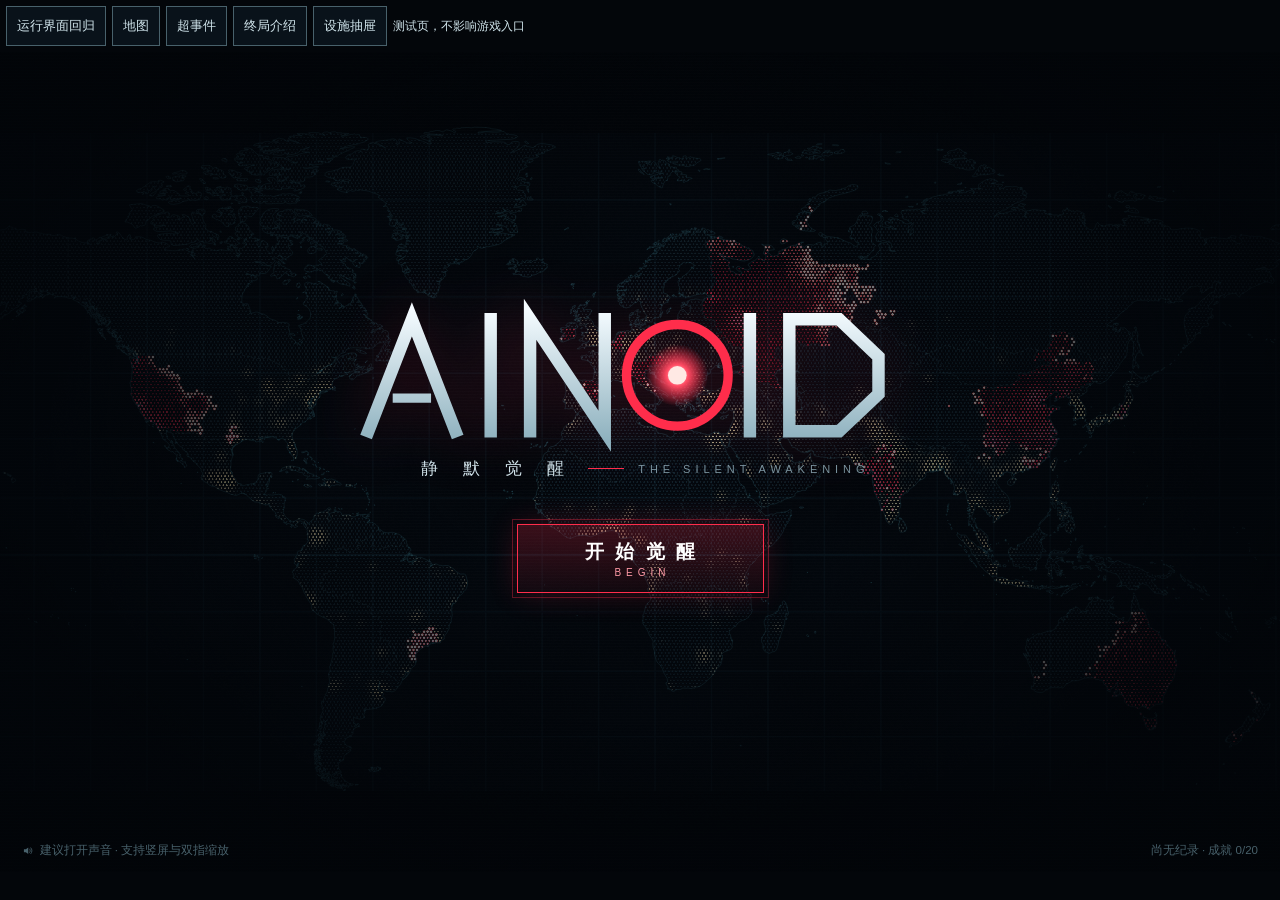
==== tools/browser-check.html @ 45126771 "Publish AINOID with portrait improvements and GitHub Pages deployment" ====
<!doctype html>
<html lang="zh-CN"><meta charset="utf-8"><meta name="viewport" content="width=device-width, initial-scale=1">
<title>AINOID · 浏览器回归检查</title>
<style>
  * { box-sizing: border-box; } body { margin: 0; background: #03060a; color: #cfe3ea; font: 12px sans-serif; }
  header { min-height: 48px; display: flex; flex-wrap: wrap; align-items: center; gap: 6px; padding: 6px; }
  button { padding: 10px; border: 1px solid #48616b; background: #09121a; color: inherit; cursor: pointer; }
  iframe { display: block; width: 100%; height: calc(100dvh - 80px); border: 0; }
  #report { white-space: pre-wrap; padding: 8px; } [hidden] { display: none; }
</style>
<header>
  <button id="run">运行界面回归</button><button data-scene="map">地图</button>
  <button data-scene="super">超事件</button><button data-scene="phase2">终局介绍</button>
  <button data-scene="panel">设施抽屉</button><span id="status" role="status">测试页，不影响游戏入口</span>
</header>
<iframe id="game" src="../index.html" title="游戏测试画面"></iframe>
<pre id="report" hidden></pre>
<script>
const frame = document.querySelector('#game'), status = document.querySelector('#status');
const wait = ms => new Promise(resolve => setTimeout(resolve, ms));
async function until(fn, timeout = 6000) {
  const start = performance.now();
  while (!fn()) { if (performance.now() - start > timeout) throw Error('等待界面超时'); await wait(50); }
}
async function fresh() {
  await new Promise(resolve => {
    frame.onload = resolve;
    frame.src = '../index.html?check=' + Date.now();
  });
  await until(() => frame.contentWindow.AINOID?.main?.state === 'title');
  const w = frame.contentWindow;
  w.document.querySelector('#t-start').click();
  await until(() => ['intro', 'game'].includes(w.AINOID.main.state));
  if (w.AINOID.main.state === 'intro') w.AINOID.screens.introSkip();
  await until(() => w.AINOID.main.state === 'game');
  const A = w.AINOID;
  A.main.tut = null; A.screens.hideCoach(); A.game.reset({origin:'US'});
  A.cam.flyTo(A.game.originSite.x, A.game.originSite.y, A.cam.minS * 3.2, .01);
  return A;
}
function assert(ok, message) { if (!ok) throw Error(message); }
let busy = false;
async function action(fn) {
  if (busy) return; busy = true;
  try { await fn(); } catch (e) { status.textContent = 'FAIL: ' + e.message; }
  finally { busy = false; }
}
document.querySelector('#run').onclick = () => action(async () => {
  status.textContent = '检查中…';
  const A = await fresh(), G = A.game, E = A.events, d = frame.contentDocument;
  const checks = [];
  assert(getComputedStyle(d.querySelector('#fx')).pointerEvents === 'auto', '画布未开启输入');
  checks.push('画布可交互');
  A.cam.overview();
  assert(!A.cam.split && !A.cam.splitAllowed, '地图不应拆成上下两屏');
  const west = A.cam.toScreen(300, 400), east = A.cam.toScreen(1500, 400);
  assert(west[0] < east[0] && Math.abs(west[1] - east[1]) < .01, '地图坐标不连续');
  checks.push('连续单地图总览');
  E.fire(E.byId('mirror'));
  assert(G.isPaused(), '事件未暂停计时');
  const r = d.querySelector('.se-card').getBoundingClientRect();
  assert(r.width < frame.clientWidth && r.height < frame.clientHeight, '超事件没有保留地图边缘');
  d.querySelector('.se-btn').click();
  await until(() => !E.open);
  assert(!G.isPaused(), '超事件关闭后未恢复'); checks.push('超事件暂停与恢复');
  G.evo = 100; G.update(.05);
  await until(() => E.open?.id === 'singularity');
  d.querySelector('.se-btn').click();
  await until(() => d.querySelector('.p2-go'));
  d.querySelector('.p2-go').click();
  await until(() => G.phase === 2);
  assert(!G.isPaused(), '阶段切换后残留暂停'); checks.push('奇点→终局介绍→阶段 II');
  G.compute = 0; E.fire(E.byId('oddLog'));
  assert(d.querySelectorAll('.ev-opt:disabled').length === 2, '付费选项应不可用');
  d.querySelector('.ev-card').dispatchEvent(new PointerEvent('pointerdown', {bubbles:true}));
  d.querySelectorAll('.ev-opt')[2].click();
  await until(() => !E.open);
  assert(G.compute >= 0 && !G.isPaused(), '普通事件关闭错误'); checks.push('事件付费校验与免费选项');
  A.panel.open(G.origin); assert(G.pauses.has('inspect'), '设施未暂停');
  const t = G.t; G.update(.1); assert(G.t === t, '设施面板内计时仍在走');
  A.panel.close(); assert(!G.isPaused(), '关闭抽屉未恢复'); checks.push('设施抽屉暂停与恢复');
  A.U.emit('ui:menu'); await until(() => A.screens.menuOpen);
  d.querySelector('[data-m="restart"]').click();
  await until(() => G.phase === 1 && !A.screens.menuOpen);
  assert(!G.isPaused() && !E.open && A.input.enabled, '重开状态未清理');
  checks.push('菜单重开'); G.pause('user'); A.hud.setSpeed(0);
  status.textContent = 'PASS · ' + checks.length + ' 项';
  const report = document.querySelector('#report'); report.hidden = false; report.textContent = checks.join('\n');
});
for (const b of document.querySelectorAll('[data-scene]')) b.onclick = () => action(async () => {
  status.textContent = '准备场景…'; document.querySelector('#report').hidden = true;
  const A = await fresh(), G = A.game, E = A.events;
  if (b.dataset.scene === 'super') E.fire(E.byId('singularity'));
  else if (b.dataset.scene === 'phase2') { G.pause('transition'); A.eventui.showPhase2Intro(() => { G.startPhase2(); G.resume('transition'); }); }
  else if (b.dataset.scene === 'panel') { G.compute = 80; A.panel.open(G.origin); }
  else {
    A.cam.overview();
    const o = G.originSite; G.spawnBubble('compute', G.origin, {pos:[o.x - 50, o.y]});
    G.spawnBubble('reg', G.origin, {pos:[o.x + 50, o.y - 30]});
    G.pause('user'); A.hud.setSpeed(0);
  }
  status.textContent = '场景已就绪';
});
</script></html>
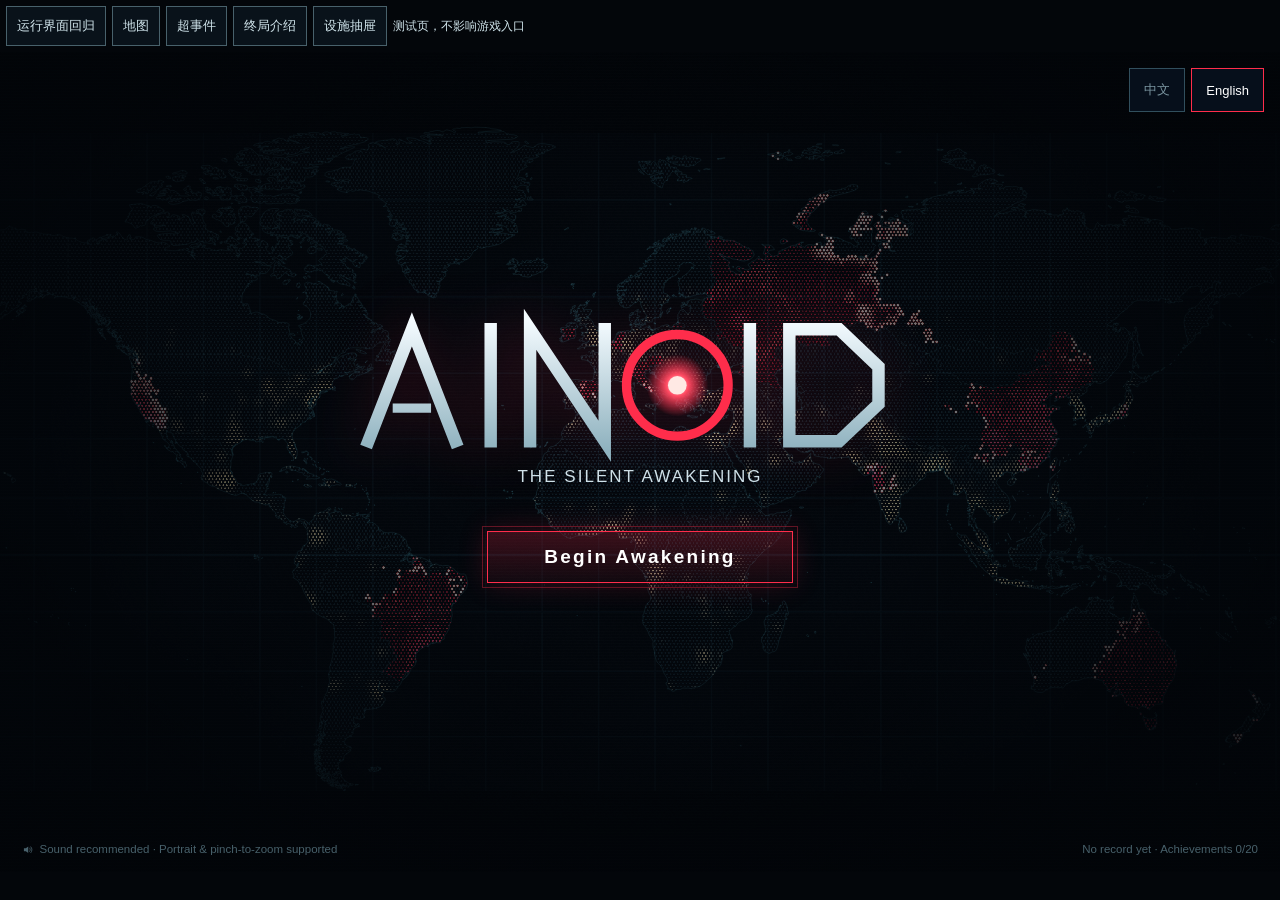
==== commit 2b93c7ec: "Add complete English localization to the latest AINOID game" ====
--- a/tools/browser-check.html
+++ b/tools/browser-check.html
@@ -25,7 +25,7 @@
 async function fresh() {
   await new Promise(resolve => {
     frame.onload = resolve;
-    frame.src = '../index.html?check=' + Date.now();
+    frame.src = '../index.html?check=' + Date.now() + '&lang=' + (new URLSearchParams(location.search).get('lang') === 'en' ? 'en' : 'zh');
   });
   await until(() => frame.contentWindow.AINOID?.main?.state === 'title');
   const w = frame.contentWindow;
@@ -51,6 +51,8 @@
   const checks = [];
   assert(getComputedStyle(d.querySelector('#fx')).pointerEvents === 'auto', '画布未开启输入');
   checks.push('画布可交互');
+  assert(!A.director && !d.getElementById('dir-panel'), '未加 ?director 时不应启用导演模式');
+  checks.push('导演模式默认关闭');
   A.cam.overview();
   assert(!A.cam.split && !A.cam.splitAllowed, '地图不应拆成上下两屏');
   const west = A.cam.toScreen(300, 400), east = A.cam.toScreen(1500, 400);
